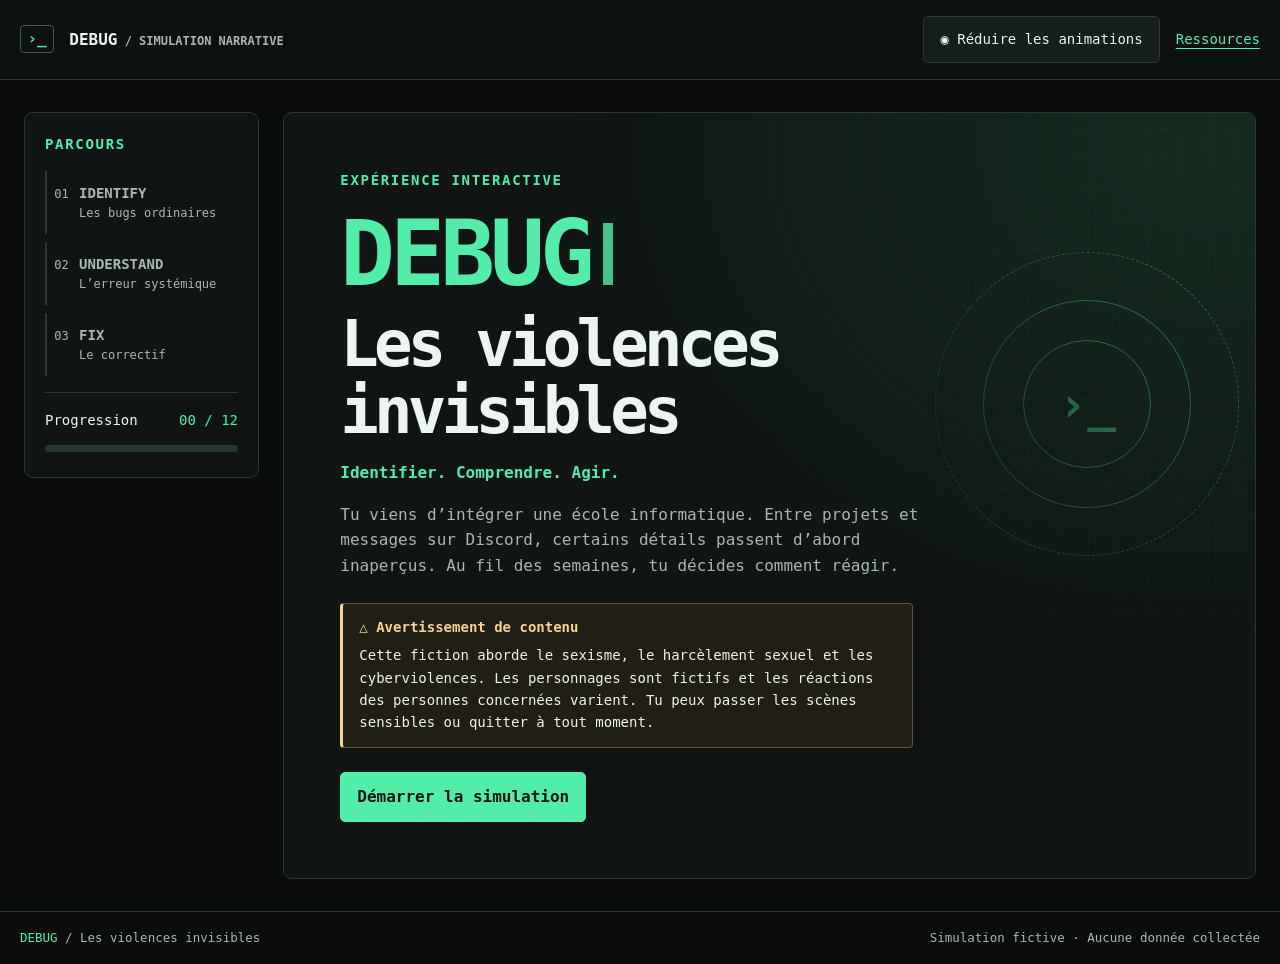
==== index.html @ 596130fd "Add files via upload" ====
<!doctype html>
<html lang="fr">
<head>
<meta charset="utf-8">
<meta name="viewport" content="width=device-width, initial-scale=1">
<meta name="description" content="Une simulation narrative sur les violences sexistes et sexuelles en milieu étudiant.">
<title>DEBUG — Les violences invisibles</title>
<link rel="stylesheet" href="style.css">
<script defer src="scenes.js"></script>
<script defer src="game.js"></script>
</head>
<body>
<a class="jump" href="#screen">Aller au contenu</a>
<header class="top">
  <div class="brand"><span class="mark" aria-hidden="true">›_</span> DEBUG<span class="brand-extra"> / SIMULATION NARRATIVE</span></div>
  <nav aria-label="Commandes de la simulation">
    <button id="motion" type="button" aria-pressed="false"><span aria-hidden="true">◉</span> Réduire les animations</button>
    <button id="exit" type="button" hidden>Quitter la simulation</button>
    <a id="resources-link" href="ressources.html">Ressources</a>
  </nav>
</header>
<div class="layout">
<aside class="sidebar" aria-label="Progression dans la simulation">
  <p class="label">PARCOURS</p>
  <ol id="chapters">
    <li><span>01</span><div><strong>IDENTIFY</strong><small>Les bugs ordinaires</small></div></li>
    <li><span>02</span><div><strong>UNDERSTAND</strong><small>L’erreur systémique</small></div></li>
    <li><span>03</span><div><strong>FIX</strong><small>Le correctif</small></div></li>
  </ol>
  <div class="progress">
    <label for="progress">Progression <span id="count">00 / 12</span></label>
    <progress id="progress" value="0" max="12"></progress>
  </div>
</aside>
<main id="screen" tabindex="-1">
  <section class="intro reveal">
    <div class="intro-art" aria-hidden="true"><i></i><i></i><i></i><b>›_</b></div>
    <p class="label eyebrow">EXPÉRIENCE INTERACTIVE</p>
    <h1><span>DEBUG<span class="cursor" aria-hidden="true"></span></span>Les violences<br>invisibles</h1>
    <p class="slogan">Identifier. Comprendre. Agir.</p>
    <p class="intro-copy">Tu viens d’intégrer une école informatique. Entre projets et messages sur Discord, certains détails passent d’abord inaperçus. Au fil des semaines, tu décides comment réagir.</p>
    <div class="warning"><strong><span aria-hidden="true">△</span> Avertissement de contenu</strong><p>Cette fiction aborde le sexisme, le harcèlement sexuel et les cyberviolences. Les personnages sont fictifs et les réactions des personnes concernées varient. Tu peux passer les scènes sensibles ou quitter à tout moment.</p></div>
    <button class="primary" id="start" type="button">Démarrer la simulation</button>
  </section>
</main>
</div>
<footer class="footer"><span>DEBUG<span class="muted"> / Les violences invisibles</span></span><span>Simulation fictive · Aucune donnée collectée</span></footer>
<noscript><p class="noscript">JavaScript doit être activé pour jouer. <a href="ressources.html">Consulter les ressources</a>.</p></noscript>
</body>
</html>
---- style.css ----
:root {
  color-scheme: dark;
  --bg: #0a0d0c;
  --panel: #101513;
  --line: #283832;
  --muted: #a8b8b0;
  --text: #edf5f0;
  --green: #53edaa;
  --mono: ui-monospace, "Cascadia Code", "DejaVu Sans Mono", monospace;
}
* { box-sizing: border-box; }
body { margin: 0; background: var(--bg); color: var(--text); font: 1rem/1.6 var(--mono); min-height: 100vh; display: flex; flex-direction: column; }
button, a { -webkit-tap-highlight-color: transparent; }
a { color: var(--green); text-underline-offset: .25em; }
button { font: inherit; color: var(--text); background: #151e1a; border: 1px solid var(--line); border-radius: 5px; padding: .7rem 1rem; cursor: pointer; min-height: 44px; }
button:hover { border-color: var(--green); background: #1e3027; }
:focus-visible { outline: 2px solid #f7d493; outline-offset: 4px; }
[hidden] { display: none !important; }
.jump { position: absolute; z-index: 3; top: 10px; left: 10px; background: var(--bg); padding: .5rem; transform: translateY(-160%); }
.jump:focus { transform: none; }
.top, .footer { display: flex; align-items: center; justify-content: space-between; gap: 1rem; padding: 1rem max(1.25rem, calc((100% - 1320px) / 2)); }
.top { border-bottom: 1px solid var(--line); background: #0d110f; }
.brand { font-weight: 800; white-space: nowrap; }
.mark { color: var(--green); border: 1px solid #33664f; border-radius: 4px; padding: .2rem .4rem; margin-right: .35rem; }
.brand-extra, .muted { color: var(--muted); }
.brand-extra { font-size: .75rem; }
.top nav { display: flex; align-items: center; flex-wrap: wrap; gap: .55rem 1rem; }
.top nav button, .top nav a { font-size: .875rem; }
.top nav a { display: inline-flex; align-items: center; min-height: 44px; }
.layout { width: min(1320px, calc(100% - 3rem)); margin: 2rem auto; display: grid; grid-template-columns: 235px minmax(0, 1fr); gap: 1.5rem; flex: 1; align-items: start; }
.sidebar, main { border: 1px solid var(--line); border-radius: 9px; background: var(--panel); }
.sidebar { padding: 1.25rem; }
.label { color: var(--green); font-size: .875rem; letter-spacing: .12em; font-weight: 700; margin: 0 0 1rem; }
.sidebar ol { margin: 0; padding: 0; list-style: none; display: grid; gap: .55rem; }
.sidebar li { display: flex; gap: .65rem; align-items: baseline; padding: .65rem .45rem; border-left: 2px solid var(--line); color: var(--muted); }
.sidebar li[aria-current] { background: #163124; border-color: var(--green); color: var(--green); }
.sidebar li span, .sidebar small { font-size: .75rem; }
.sidebar strong, .sidebar small { display: block; }
.sidebar strong { font-size: .875rem; }
.progress { margin-top: 1rem; border-top: 1px solid var(--line); padding-top: 1rem; }
.progress label { display: flex; justify-content: space-between; gap: .5rem; font-size: .875rem; }
#count { color: var(--green); }
progress { width: 100%; height: 7px; border: 0; border-radius: 6px; overflow: hidden; background: #26352e; accent-color: var(--green); }
progress::-webkit-progress-bar { background: #26352e; }
progress::-webkit-progress-value { background: var(--green); transition: width .35s ease; }
progress::-moz-progress-bar { background: var(--green); }
main { min-width: 0; overflow-wrap: anywhere; }
main section { padding: clamp(1.25rem, 4.4vw, 4.4rem); }
.intro { position: relative; overflow: hidden; isolation: isolate; border-radius: inherit; background: radial-gradient(ellipse at 95% 4%, #142c20 0%, transparent 50%); }
.intro h1 { font-size: clamp(2.15rem, 5vw, 4.6rem); line-height: 1.04; letter-spacing: -.075em; margin: 1rem 0; }
.intro h1 > span { display: block; color: var(--green); font-size: 1.42em; margin-bottom: .1em; }
.cursor { display: inline-block; width: .11em; height: .69em; margin-left: .14em; background: var(--green); opacity: .8; }
.intro-art { position: absolute; z-index: -1; inset: 0 0 auto auto; width: 48%; height: 100%; color: #73edac; overflow: hidden; background: repeating-linear-gradient(0deg, transparent 0 29px, #50db9811 30px), repeating-linear-gradient(90deg, transparent 0 29px, #50db9811 30px); mask-image: radial-gradient(ellipse at 76% 28%, black, transparent 72%); }
.intro-art i, .intro-art b { position: absolute; top: 38%; left: 64%; transform: translate(-50%, -50%); }
.intro-art i { width: 8rem; aspect-ratio: 1; border-radius: 50%; border: 1px solid #53edaa65; }
.intro-art i:nth-child(2) { width: 13rem; }
.intro-art i:nth-child(3) { width: 19rem; border-style: dashed; }
.intro-art b { font-size: 3rem; color: #53edaa70; }
.slogan { color: var(--green); font-weight: 700; }
.intro-copy { max-width: 61ch; color: var(--muted); }
.warning { max-width: 68ch; margin: 1.5rem 0; padding: .8rem 1rem; border: 1px solid #60553b; border-left: 3px solid #f7d493; background: #211e16; border-radius: 4px; font-size: .875rem; }
.warning strong { color: #f7d493; }
.warning p { margin: .35rem 0 0; }
.primary { background: var(--green); border-color: var(--green); color: #081410; font-weight: 800; }
.primary:hover { background: #a0f8cd; }
.footer { border-top: 1px solid var(--line); color: var(--muted); font-size: .78rem; }
.footer > span:first-child { color: var(--green); }
h1, h2, h3 { line-height: 1.2; }
.scene h1, .report h1, .resources h1 { font-size: clamp(1.85rem, 4vw, 3.35rem); letter-spacing: -.055em; margin: .45rem 0 1rem; }
.meta { color: var(--muted); font-size: .875rem; }
.chat { margin: 1.5rem 0; border: 1px solid var(--line); border-radius: 6px; background: #0c110e; }
.chat h2 { margin: 0; padding: .8rem 1rem; background: #17231c; color: var(--green); font-size: .95rem; }
.chat ol { margin: 0; list-style: none; padding: 1rem; display: grid; gap: 1rem; }
.chat p { margin: .15rem 0 0; }
.chat strong { color: #a3f2cb; font-size: .9rem; }
.prompt { font-size: 1.15rem; margin: 1.65rem 0 .75rem; }
.choices { display: grid; gap: .6rem; }
.choice { text-align: left; display: flex; align-items: baseline; gap: .8rem; }
.choice span { color: var(--green); font-size: .875rem; }
.actions { display: flex; gap: .75rem; flex-wrap: wrap; margin-top: 1.3rem; align-items: center; }
.feedback, .report-grid article { border-left: 3px solid var(--green); background: #18251e; padding: 1rem 1.2rem; }
.feedback h2, .report-grid h2 { margin: 0 0 .6rem; font-size: 1.1rem; }
.feedback p:last-child, .report-grid p:last-child { margin-bottom: 0; }
.report-grid { display: grid; grid-template-columns: repeat(2, minmax(0, 1fr)); gap: 1rem; margin: 1.5rem 0; }
.ending { margin: 2rem 0; font-weight: 700; color: var(--green); }
.resources-wrap { width: min(920px, calc(100% - 2rem)); margin: 2rem auto; }
.resources li { margin-bottom: .85rem; }
.noscript { margin: 1rem; }
.reveal { animation: appear .4s both; animation-delay: var(--delay, 0ms); }
@keyframes appear { from { opacity: 0; transform: translateY(7px); } to { opacity: 1; transform: none; } }
.reduced *, .reduced *::before, .reduced *::after { animation: none !important; transition: none !important; }
@media (prefers-reduced-motion: reduce) {
  *, *::before, *::after { animation: none !important; transition: none !important; }
}
@media (max-width: 780px) {
  .layout { width: calc(100% - 2rem); grid-template-columns: 1fr; margin: 1rem auto; gap: 1rem; }
  .top { flex-wrap: wrap; }
  .sidebar { padding: .75rem; }
  .sidebar ol { grid-template-columns: repeat(3, minmax(0, 1fr)); gap: .25rem; }
  .sidebar li { display: block; padding: .2rem .35rem; }
  .sidebar li strong { font-size: clamp(.65rem, 2.8vw, .875rem); }
  .sidebar small { display: none; }
  .sidebar .label { margin-bottom: .3rem; }
  .progress { margin-top: .5rem; padding-top: .35rem; }
  .intro-art { opacity: .45; }
}
@media (max-width: 540px) {
  .report-grid { grid-template-columns: 1fr; }
  .footer { flex-direction: column; align-items: flex-start; gap: .25rem; }
}
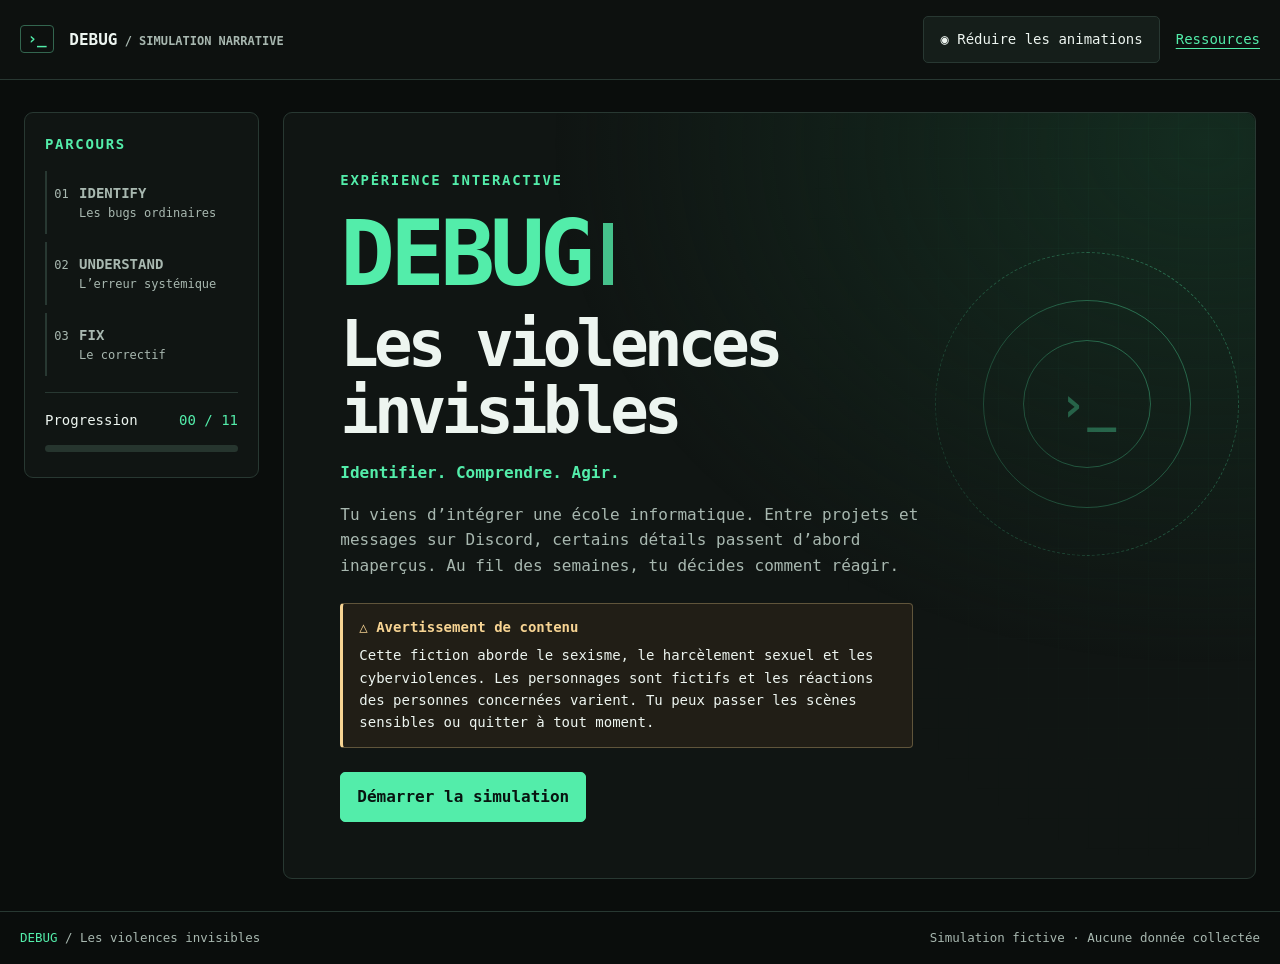
==== commit 44cde99a: "Add files via upload" ====
--- a/index.html
+++ b/index.html
@@ -28,8 +28,8 @@
     <li><span>03</span><div><strong>FIX</strong><small>Le correctif</small></div></li>
   </ol>
   <div class="progress">
-    <label for="progress">Progression <span id="count">00 / 12</span></label>
-    <progress id="progress" value="0" max="12"></progress>
+    <label for="progress">Progression <span id="count">00 / 11</span></label>
+    <progress id="progress" value="0" max="11"></progress>
   </div>
 </aside>
 <main id="screen" tabindex="-1">
--- a/style.css
+++ b/style.css
@@ -108,3 +108,43 @@
   .report-grid { grid-template-columns: 1fr; }
   .footer { flex-direction: column; align-items: flex-start; gap: .25rem; }
 }
+
+/* Le salon reprend les repères d’une messagerie tout en gardant le thème DEBUG. */
+.conversation { background: #171d1b; border-color: #384943; }
+.conversation h2 {
+  display: flex;
+  flex-wrap: wrap;
+  align-items: baseline;
+  gap: .35rem .8rem;
+  background: #202b26;
+  border-bottom: 1px solid #384943;
+  border-radius: 5px 5px 0 0;
+}
+.channel-context { color: var(--muted); font-size: .8rem; font-weight: 400; }
+.conversation ol { gap: .15rem; padding: .55rem; }
+.conversation li {
+  display: grid;
+  grid-template-columns: 2.25rem minmax(0, 1fr);
+  align-items: start;
+  gap: .65rem;
+  padding: .5rem .4rem;
+  border-radius: 4px;
+}
+.conversation li:hover { background: #212c27; }
+.message-byline { display: flex; flex-wrap: wrap; align-items: baseline; gap: .1rem .65rem; }
+.message-byline time { color: var(--muted); font-size: .8rem; }
+.conversation p { font-family: system-ui, sans-serif; }
+.avatar {
+  display: grid;
+  place-items: center;
+  aspect-ratio: 1;
+  border-radius: 50%;
+  background: #384641;
+  color: #f2faf6;
+  font-size: .95rem;
+  font-weight: 800;
+}
+.avatar[data-author="Sarah"] { background: #285744; }
+.avatar[data-author="Thomas"] { background: #495375; }
+.avatar[data-author="Lucas"] { background: #5a4532; }
+.avatar[data-author="Maxime"] { background: #593d56; }
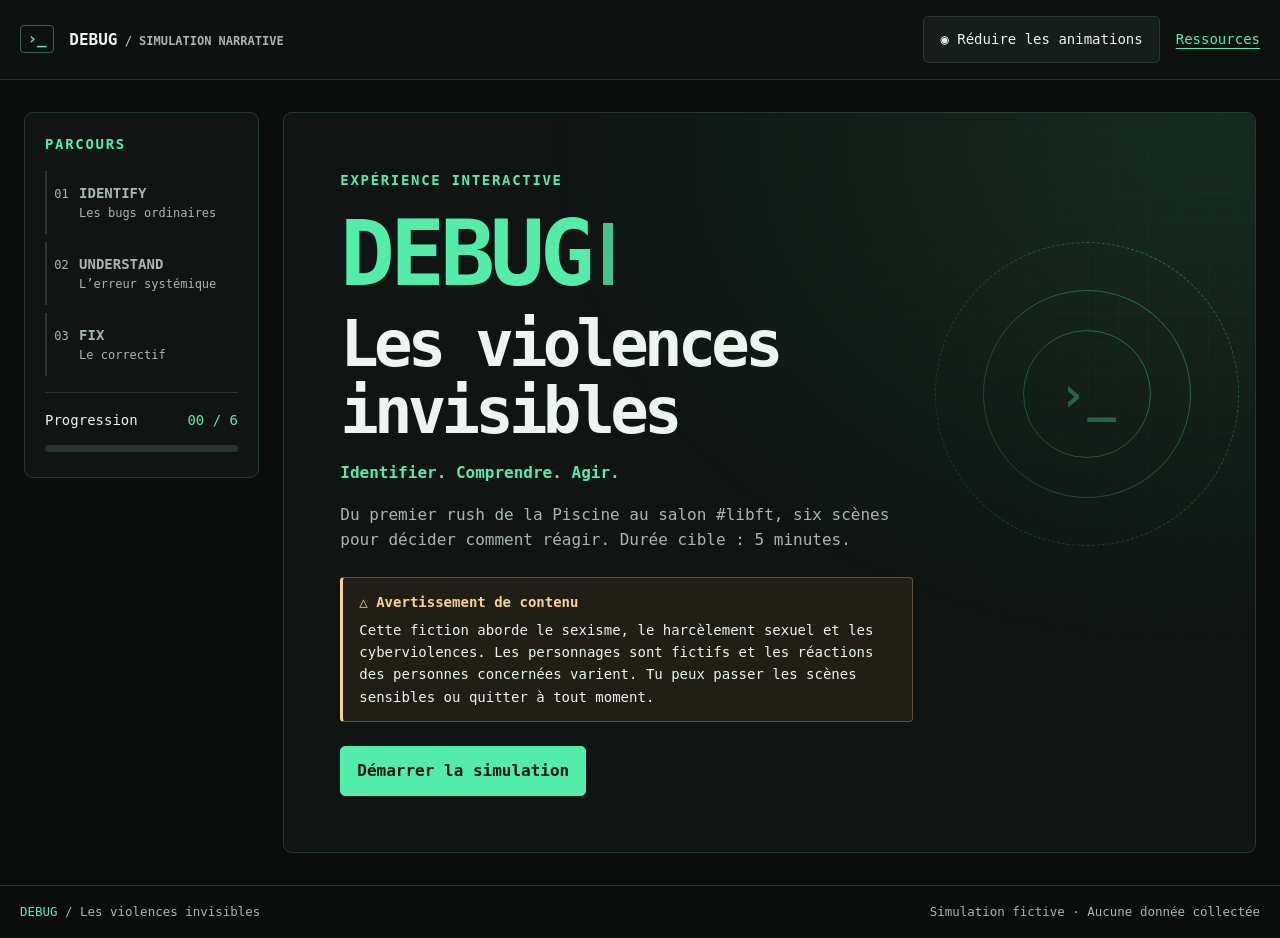
==== commit 3c238769: "Add files via upload" ====
--- a/index.html
+++ b/index.html
@@ -28,8 +28,8 @@
     <li><span>03</span><div><strong>FIX</strong><small>Le correctif</small></div></li>
   </ol>
   <div class="progress">
-    <label for="progress">Progression <span id="count">00 / 11</span></label>
-    <progress id="progress" value="0" max="11"></progress>
+    <label for="progress">Progression <span id="count">00 / 06</span></label>
+    <progress id="progress" value="0" max="6"></progress>
   </div>
 </aside>
 <main id="screen" tabindex="-1">
@@ -38,7 +38,7 @@
     <p class="label eyebrow">EXPÉRIENCE INTERACTIVE</p>
     <h1><span>DEBUG<span class="cursor" aria-hidden="true"></span></span>Les violences<br>invisibles</h1>
     <p class="slogan">Identifier. Comprendre. Agir.</p>
-    <p class="intro-copy">Tu viens d’intégrer une école informatique. Entre projets et messages sur Discord, certains détails passent d’abord inaperçus. Au fil des semaines, tu décides comment réagir.</p>
+    <p class="intro-copy">Du premier rush de la Piscine au salon #libft, six scènes pour décider comment réagir. Durée cible : 5 minutes.</p>
     <div class="warning"><strong><span aria-hidden="true">△</span> Avertissement de contenu</strong><p>Cette fiction aborde le sexisme, le harcèlement sexuel et les cyberviolences. Les personnages sont fictifs et les réactions des personnes concernées varient. Tu peux passer les scènes sensibles ou quitter à tout moment.</p></div>
     <button class="primary" id="start" type="button">Démarrer la simulation</button>
   </section>
--- a/style.css
+++ b/style.css
@@ -148,3 +148,31 @@
 .avatar[data-author="Thomas"] { background: #495375; }
 .avatar[data-author="Lucas"] { background: #5a4532; }
 .avatar[data-author="Maxime"] { background: #593d56; }
+
+/* La clôture occupe tout l’écran de jeu, y compris l’espace du parcours. */
+.final-screen .layout { display: block; width: 100%; margin: 0; }
+.final-screen .sidebar { display: none; }
+.final-screen main { border: 0; border-radius: 0; }
+.ending {
+  display: flex;
+  flex-direction: column;
+  justify-content: center;
+  min-height: 78svh;
+  margin: 0;
+  padding: clamp(1.5rem, 7vw, 7rem);
+  background: radial-gradient(ellipse at 85% 20%, #1a3a2b, transparent 55%), #0a100d;
+  color: var(--text);
+}
+.ending h1 {
+  max-width: 14ch;
+  margin: 0 0 .4em;
+  font-size: clamp(2.4rem, 8vw, 8rem);
+  letter-spacing: -.07em;
+  line-height: .98;
+}
+.ending h1 span { color: var(--green); display: block; }
+.ending p { margin: .35rem 0; }
+.ending p:last-of-type { color: var(--muted); font-weight: 400; margin-top: 1.4rem; }
+.campus-contact { border: 1px solid #44745f; border-left: 4px solid var(--green); background: #15251d; border-radius: 6px; padding: clamp(1rem, 3vw, 1.6rem); margin: 1.5rem 0; }
+.campus-contact h2 { margin-top: 0; }
+.campus-email { display: inline-block; padding: .5rem 0; font-size: clamp(1rem, 4vw, 1.35rem); font-weight: 800; }
